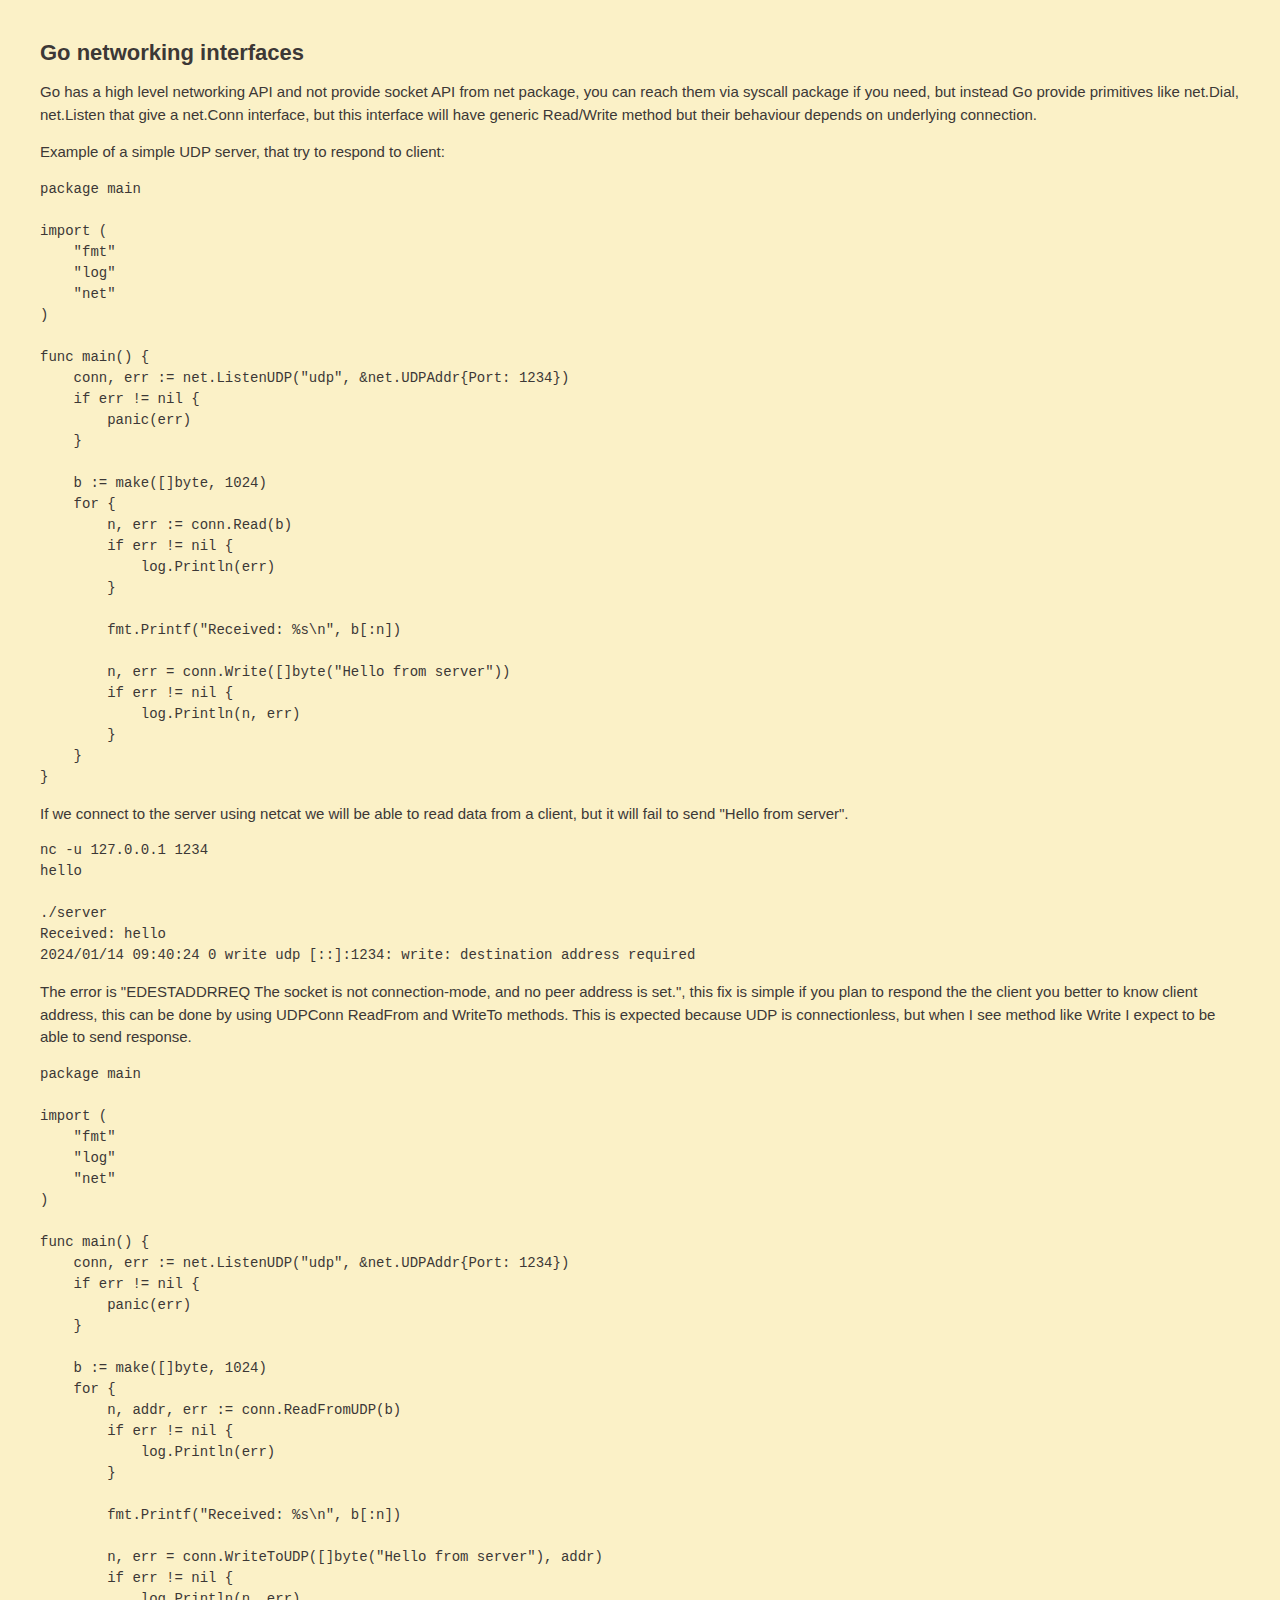
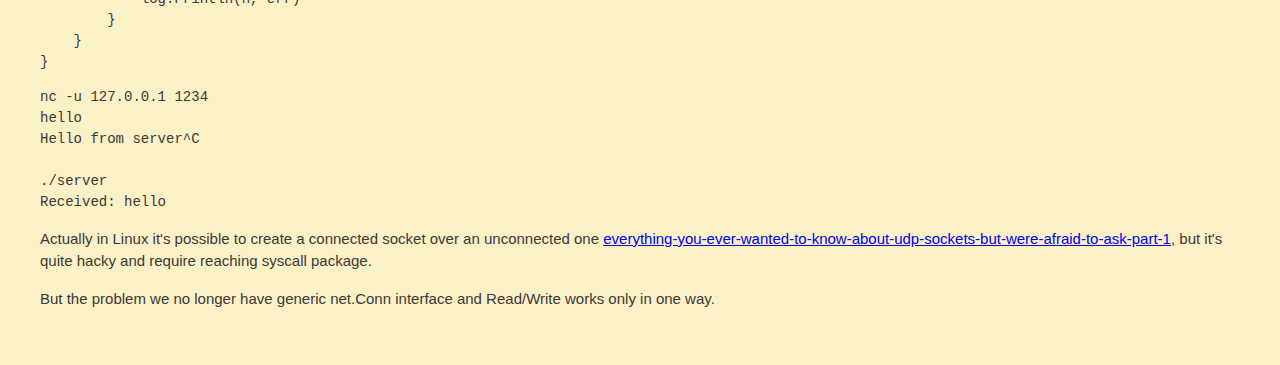
==== static/blog/net_listen.html @ 193d665d "localmode and even a silly post" ====
<!DOCTYPE html>
<html lang="en">

<head>
    <meta charset="UTF-8">
    <meta name="viewport" content="width=device-width, initial-scale=1.0">
    <title>Go networking interfaces</title>
    <link rel="stylesheet" href="../styles.css">
</head>

<body>
    <section class="blog">
        <h1>Go networking interfaces</h1>

        <p>Go has a high level networking API and not provide socket API from net package, you can reach them via
            syscall package if you need, but instead Go provide primitives like net.Dial, net.Listen that give a
            net.Conn interface, but this interface will have generic Read/Write method but their behaviour depends on
            underlying connection.

        <p>Example of a simple UDP server, that try to respond to client:

        <pre>
package main

import (
    "fmt"
    "log"
    "net"
)

func main() {
    conn, err := net.ListenUDP("udp", &net.UDPAddr{Port: 1234})
    if err != nil {
        panic(err)
    }

    b := make([]byte, 1024)
    for {
        n, err := conn.Read(b)
        if err != nil {
            log.Println(err)
        }

        fmt.Printf("Received: %s\n", b[:n])

        n, err = conn.Write([]byte("Hello from server"))
        if err != nil {
            log.Println(n, err)
        }
    }
}
</pre>

        <p> If we connect to the server using netcat we will be able to read data from a client, but it will fail to
            send "Hello from server".

        <pre>
nc -u 127.0.0.1 1234
hello

./server
Received: hello
2024/01/14 09:40:24 0 write udp [::]:1234: write: destination address required
</pre>

        <p> The error is "EDESTADDRREQ The socket is not connection-mode, and no peer address is set.", this fix is
            simple if you plan to respond the the client you better to know client address, this can be done by using
            UDPConn ReadFrom and WriteTo methods. This is expected because UDP is connectionless, but when I see method
            like Write I expect to be able to send response.

        <pre>
package main

import (
    "fmt"
    "log"
    "net"
)

func main() {
    conn, err := net.ListenUDP("udp", &net.UDPAddr{Port: 1234})
    if err != nil {
        panic(err)
    }

    b := make([]byte, 1024)
    for {
        n, addr, err := conn.ReadFromUDP(b)
        if err != nil {
            log.Println(err)
        }

        fmt.Printf("Received: %s\n", b[:n])

        n, err = conn.WriteToUDP([]byte("Hello from server"), addr)
        if err != nil {
            log.Println(n, err)
        }
    }
}
</pre>

        <pre>
nc -u 127.0.0.1 1234
hello
Hello from server^C

./server
Received: hello    
</pre>

        <p>Actually in Linux it's possible to create a connected socket over an unconnected one <a
                href="https://blog.cloudflare.com/everything-you-ever-wanted-to-know-about-udp-sockets-but-were-afraid-to-ask-part-1">everything-you-ever-wanted-to-know-about-udp-sockets-but-were-afraid-to-ask-part-1</a>,
            but it's quite hacky and require reaching syscall package.

        <p>But the problem we no longer have generic net.Conn interface and Read/Write works only in one way.

    </section>

</body>
---- static/styles.css ----
/* styles.css */

body {
    font-family: Arial, sans-serif;
    background-color: #fbf1c7;
    color: #3c3836;
    margin: 0;
    padding: 0;
}

header {
    background-color: #fabd2f;
    padding: 16px;
}

h1 {
    color: #3c3836;
    margin: 0;
    font-size: 22px;
}

.intro,
.projects,
.contact,
.blog {
    padding: 40px;
}

.intro {
    background-color: #feefcb;
}

.projects {
    background-color: #d5c4a1;
}

h2 {
    color: #3c3836;
    font-size: 20px;
    margin-top: 0;
}

p {
    font-size: 15px;
    line-height: 1.5;
}

pre {
    font-size: 14px;
    line-height: 1.5;
}

ul {
    list-style-type: disc;
    margin-left: 14px;
    font-size: 15px;
}
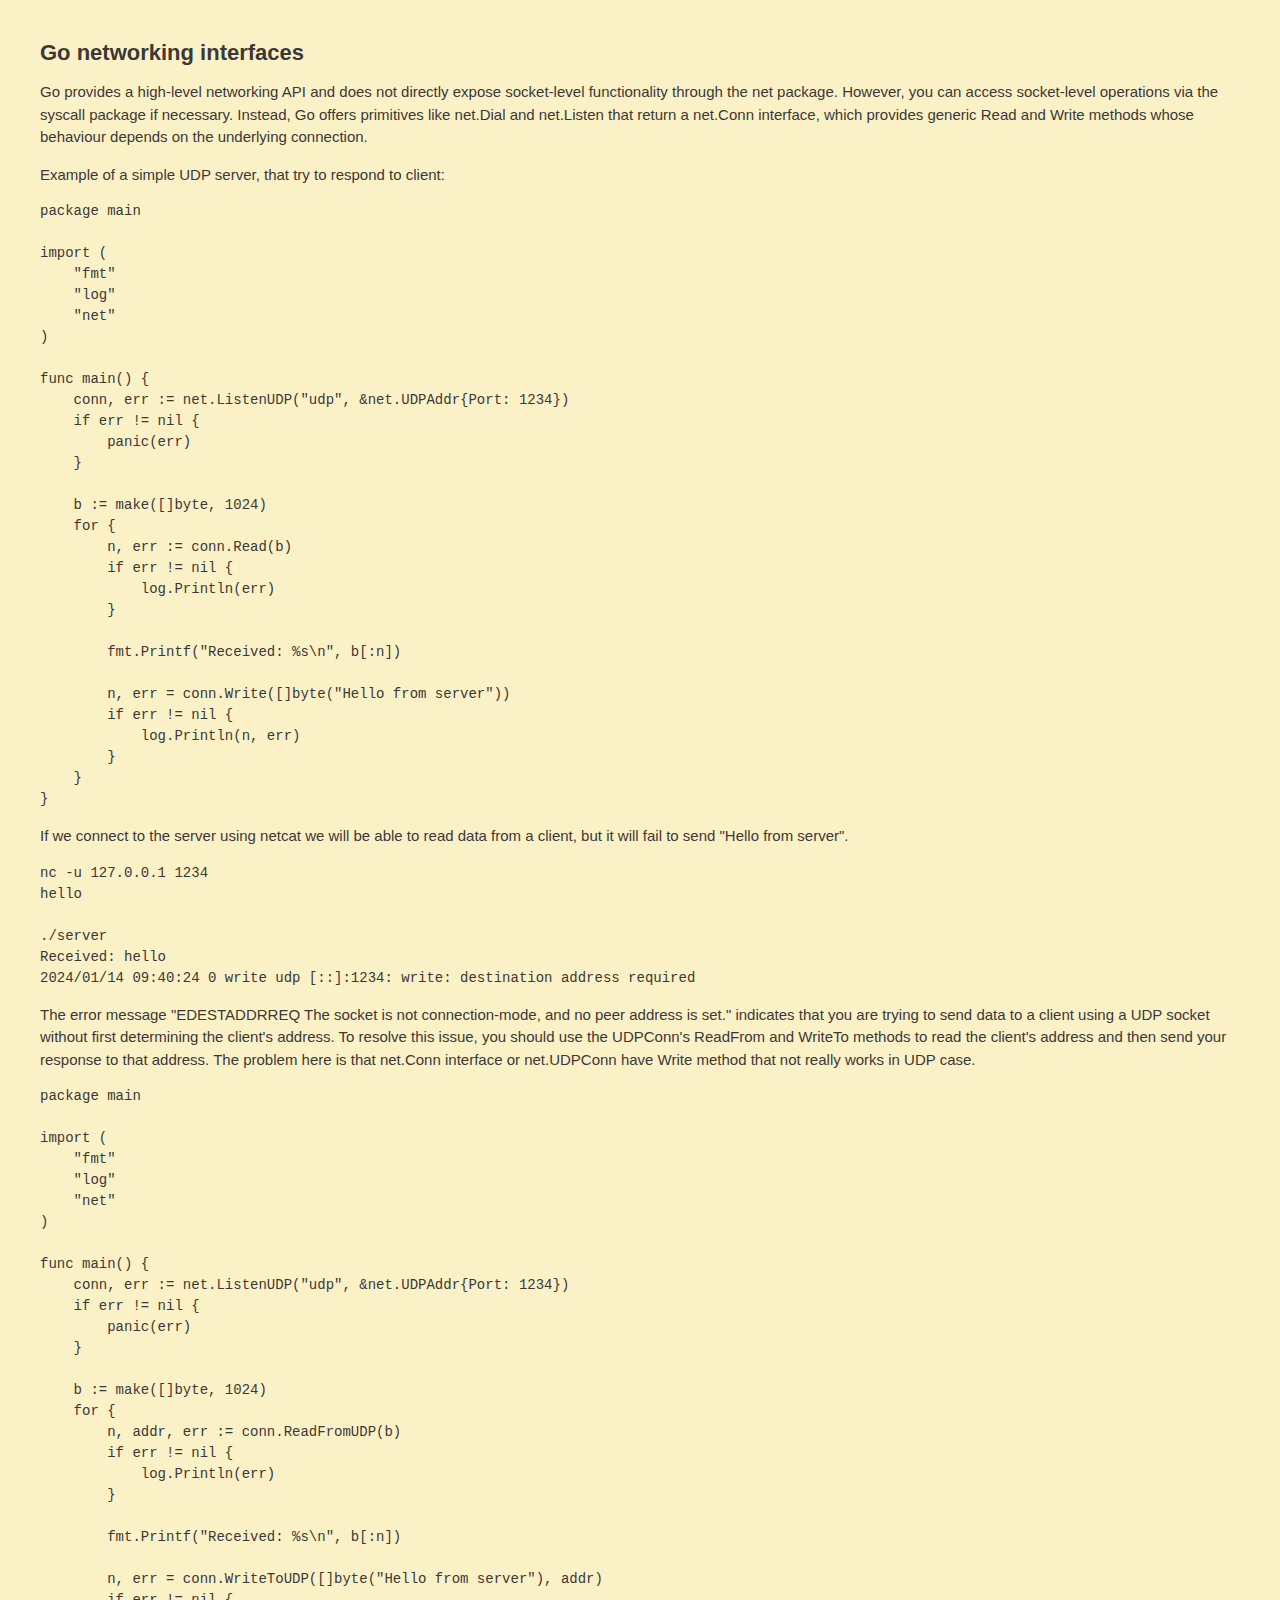
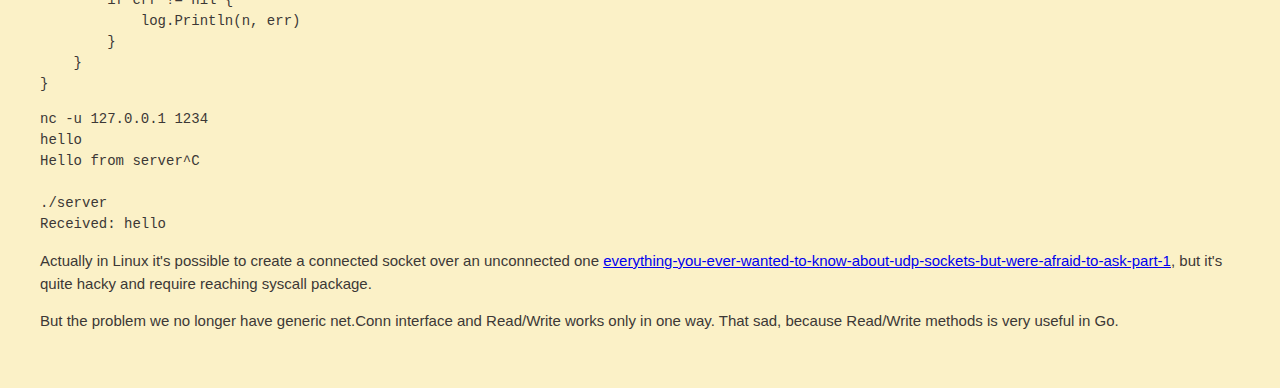
==== commit aba4758a: "net_listen update" ====
--- a/static/blog/net_listen.html
+++ b/static/blog/net_listen.html
@@ -12,10 +12,7 @@
     <section class="blog">
         <h1>Go networking interfaces</h1>
 
-        <p>Go has a high level networking API and not provide socket API from net package, you can reach them via
-            syscall package if you need, but instead Go provide primitives like net.Dial, net.Listen that give a
-            net.Conn interface, but this interface will have generic Read/Write method but their behaviour depends on
-            underlying connection.
+        <p> Go provides a high-level networking API and does not directly expose socket-level functionality through the net package. However, you can access socket-level operations via the syscall package if necessary. Instead, Go offers primitives like net.Dial and net.Listen that return a net.Conn interface, which provides generic Read and Write methods whose behaviour depends on the underlying connection.
 
         <p>Example of a simple UDP server, that try to respond to client:
 
@@ -63,10 +60,7 @@
 2024/01/14 09:40:24 0 write udp [::]:1234: write: destination address required
 </pre>
 
-        <p> The error is "EDESTADDRREQ The socket is not connection-mode, and no peer address is set.", this fix is
-            simple if you plan to respond the the client you better to know client address, this can be done by using
-            UDPConn ReadFrom and WriteTo methods. This is expected because UDP is connectionless, but when I see method
-            like Write I expect to be able to send response.
+        <p> The error message "EDESTADDRREQ The socket is not connection-mode, and no peer address is set." indicates that you are trying to send data to a client using a UDP socket without first determining the client's address. To resolve this issue, you should use the UDPConn's ReadFrom and WriteTo methods to read the client's address and then send your response to that address. The problem here is that net.Conn interface or net.UDPConn have Write method that not really works in UDP case. 
 
         <pre>
 package main
@@ -113,7 +107,7 @@
                 href="https://blog.cloudflare.com/everything-you-ever-wanted-to-know-about-udp-sockets-but-were-afraid-to-ask-part-1">everything-you-ever-wanted-to-know-about-udp-sockets-but-were-afraid-to-ask-part-1</a>,
             but it's quite hacky and require reaching syscall package.
 
-        <p>But the problem we no longer have generic net.Conn interface and Read/Write works only in one way.
+        <p>But the problem we no longer have generic net.Conn interface and Read/Write works only in one way. That sad, because Read/Write methods is very useful in Go.
 
     </section>
 
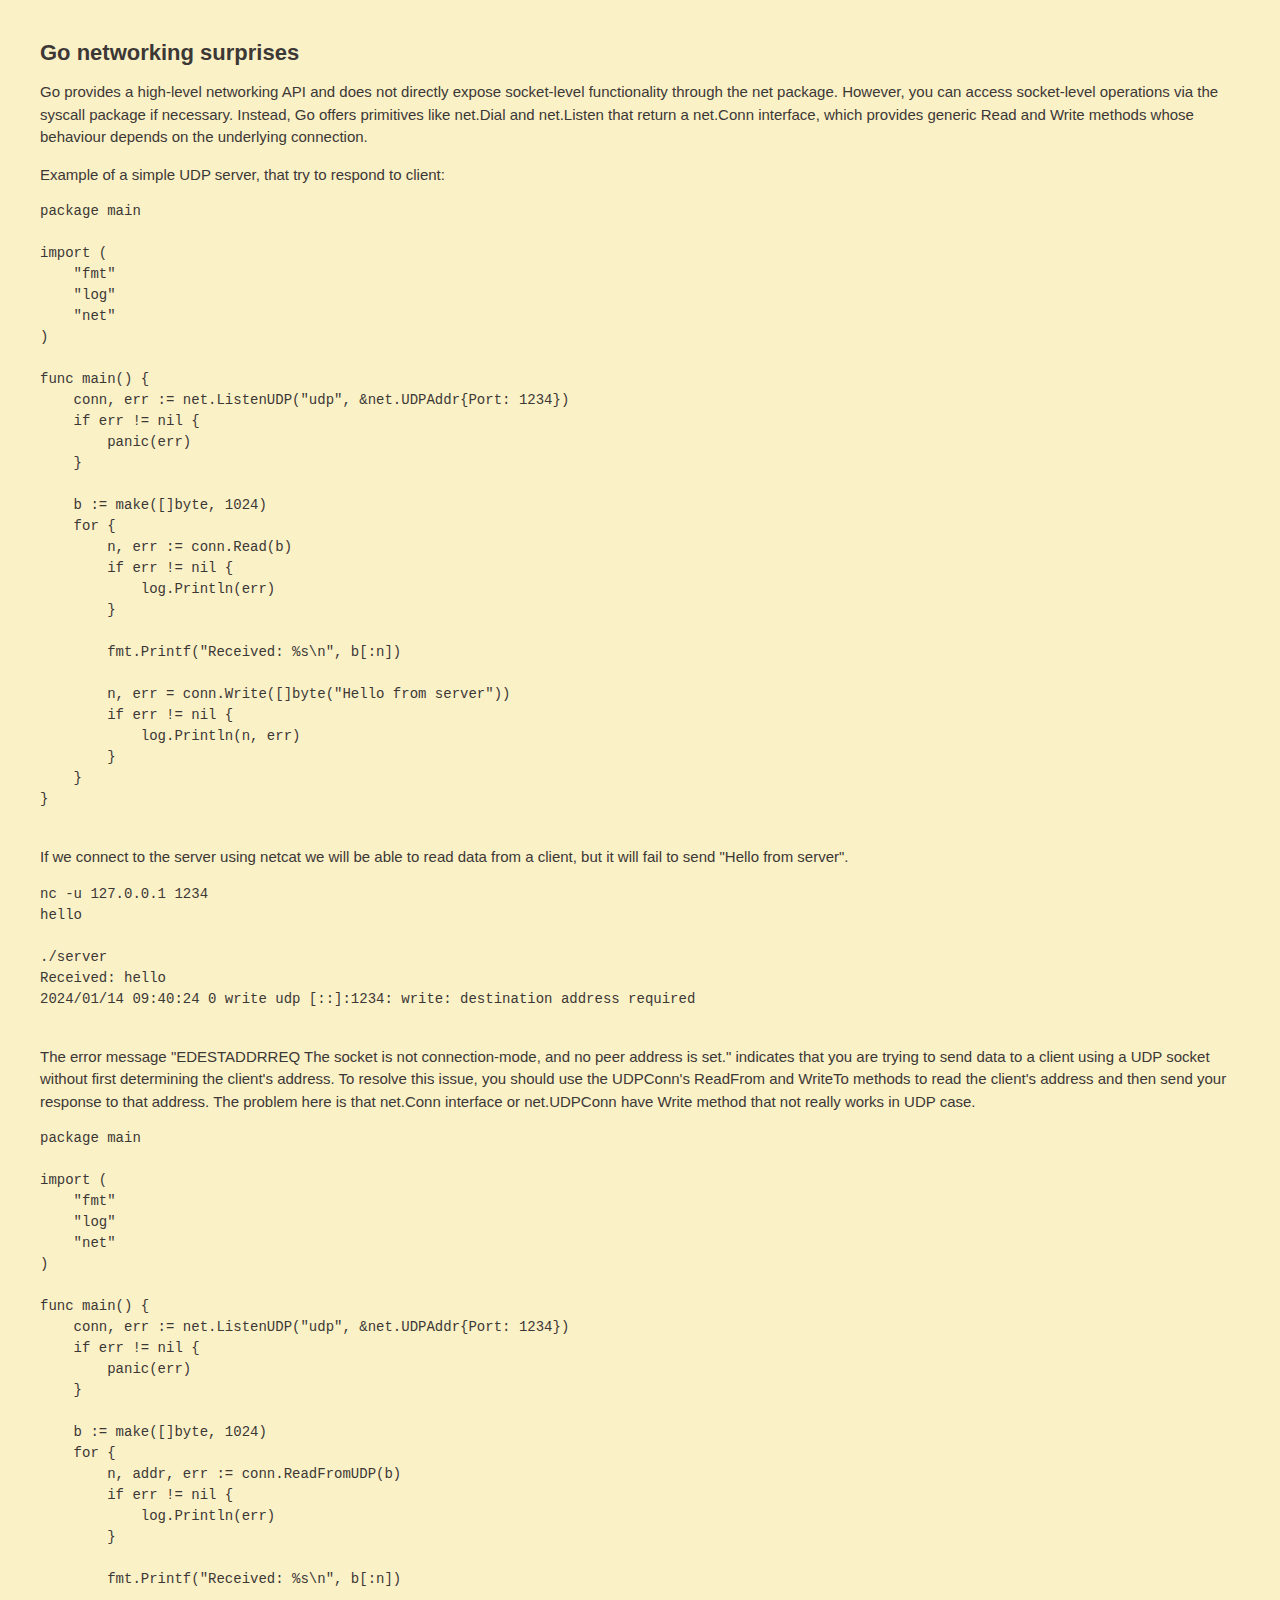
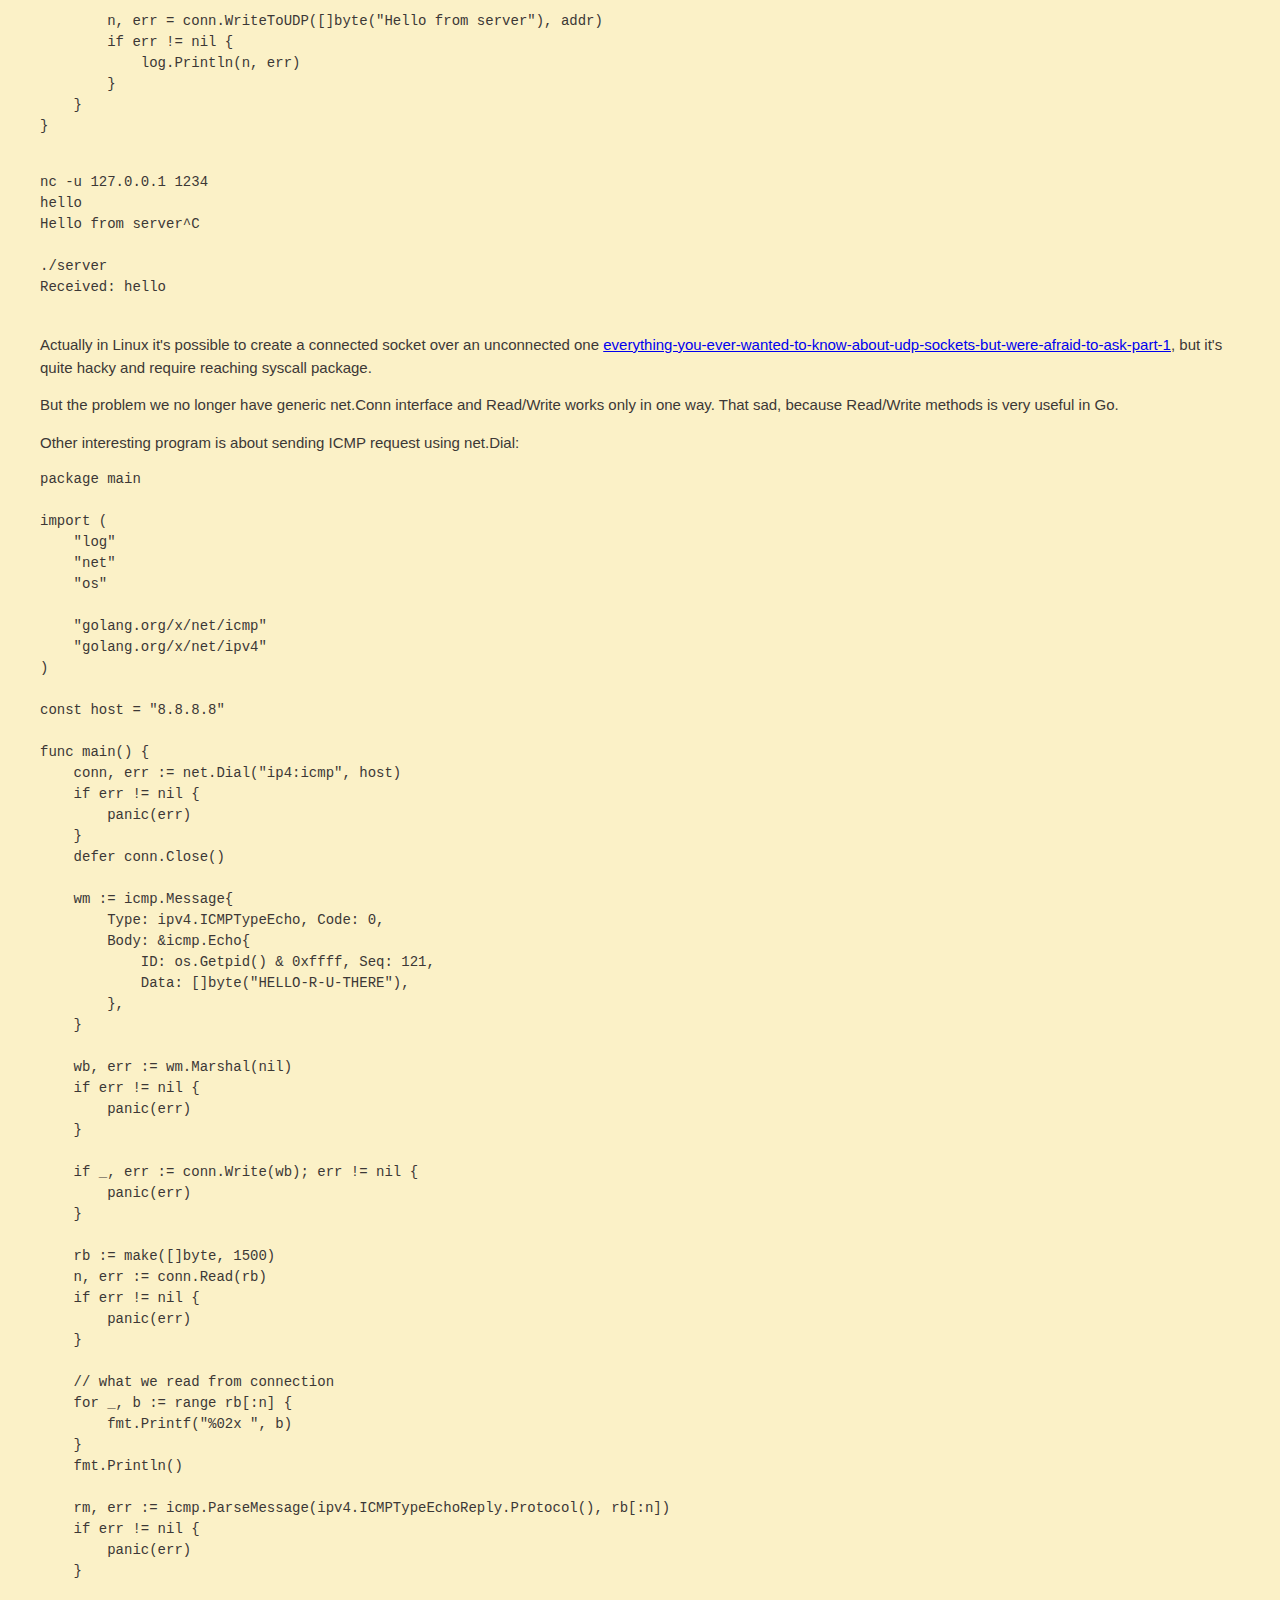
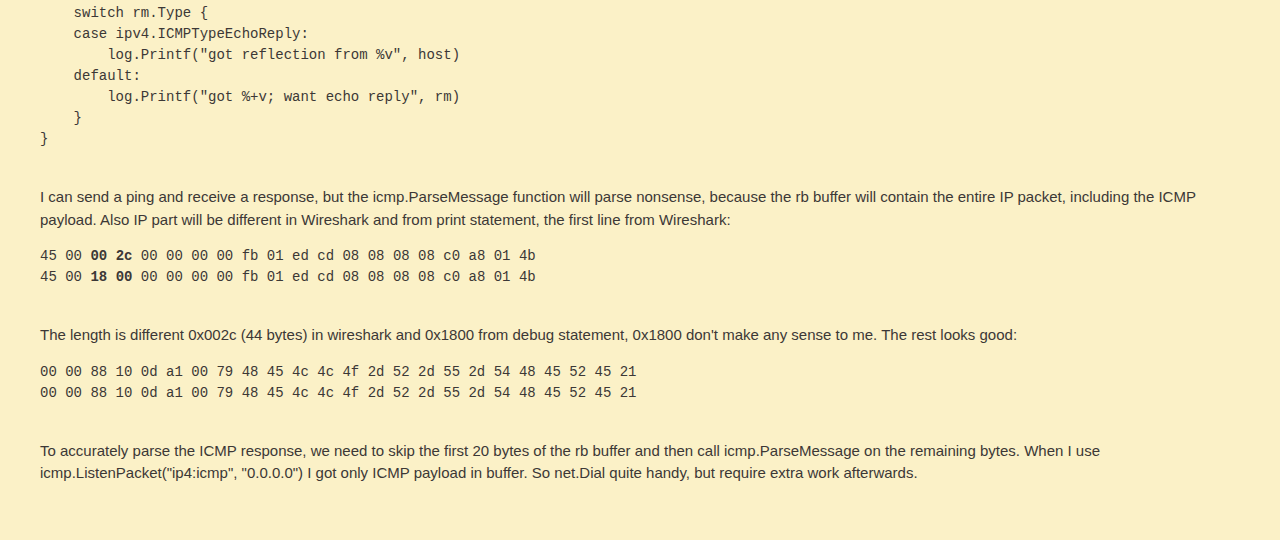
==== commit 9e33dbbf: "icmp part" ====
--- a/static/blog/net_listen.html
+++ b/static/blog/net_listen.html
@@ -4,13 +4,14 @@
 <head>
     <meta charset="UTF-8">
     <meta name="viewport" content="width=device-width, initial-scale=1.0">
-    <title>Go networking interfaces</title>
+    <title>Go networking surprises</title>
     <link rel="stylesheet" href="../styles.css">
+    <link rel="icon" href="data:,">
 </head>
 
 <body>
     <section class="blog">
-        <h1>Go networking interfaces</h1>
+        <h1>Go networking surprises</h1>
 
         <p> Go provides a high-level networking API and does not directly expose socket-level functionality through the net package. However, you can access socket-level operations via the syscall package if necessary. Instead, Go offers primitives like net.Dial and net.Listen that return a net.Conn interface, which provides generic Read and Write methods whose behaviour depends on the underlying connection.
 
@@ -46,7 +47,7 @@
         }
     }
 }
-</pre>
+    </pre>
 
         <p> If we connect to the server using netcat we will be able to read data from a client, but it will fail to
             send "Hello from server".
@@ -58,7 +59,7 @@
 ./server
 Received: hello
 2024/01/14 09:40:24 0 write udp [::]:1234: write: destination address required
-</pre>
+        </pre>
 
         <p> The error message "EDESTADDRREQ The socket is not connection-mode, and no peer address is set." indicates that you are trying to send data to a client using a UDP socket without first determining the client's address. To resolve this issue, you should use the UDPConn's ReadFrom and WriteTo methods to read the client's address and then send your response to that address. The problem here is that net.Conn interface or net.UDPConn have Write method that not really works in UDP case. 
 
@@ -92,7 +93,7 @@
         }
     }
 }
-</pre>
+        </pre>
 
         <pre>
 nc -u 127.0.0.1 1234
@@ -101,7 +102,7 @@
 
 ./server
 Received: hello    
-</pre>
+        </pre>
 
         <p>Actually in Linux it's possible to create a connected socket over an unconnected one <a
                 href="https://blog.cloudflare.com/everything-you-ever-wanted-to-know-about-udp-sockets-but-were-afraid-to-ask-part-1">everything-you-ever-wanted-to-know-about-udp-sockets-but-were-afraid-to-ask-part-1</a>,
@@ -109,6 +110,81 @@
 
         <p>But the problem we no longer have generic net.Conn interface and Read/Write works only in one way. That sad, because Read/Write methods is very useful in Go.
 
+        <p>Other interesting program is about sending ICMP request using net.Dial:
+
+        <pre>
+package main
+
+import (
+    "log"
+    "net"
+    "os"
+
+    "golang.org/x/net/icmp"
+    "golang.org/x/net/ipv4"
+)
+
+const host = "8.8.8.8"
+
+func main() {
+    conn, err := net.Dial("ip4:icmp", host)
+    if err != nil {
+        panic(err)
+    }
+    defer conn.Close()
+
+    wm := icmp.Message{
+        Type: ipv4.ICMPTypeEcho, Code: 0,
+        Body: &icmp.Echo{
+            ID: os.Getpid() & 0xffff, Seq: 121,
+            Data: []byte("HELLO-R-U-THERE"),
+        },
+    }
+
+    wb, err := wm.Marshal(nil)
+    if err != nil {
+        panic(err)
+    }
+
+    if _, err := conn.Write(wb); err != nil {
+        panic(err)
+    }
+
+    rb := make([]byte, 1500)
+    n, err := conn.Read(rb)
+    if err != nil {
+        panic(err)
+    }
+
+    // what we read from connection
+    for _, b := range rb[:n] {
+        fmt.Printf("%02x ", b)
+    }
+    fmt.Println()
+
+    rm, err := icmp.ParseMessage(ipv4.ICMPTypeEchoReply.Protocol(), rb[:n])
+    if err != nil {
+        panic(err)
+    }
+
+    switch rm.Type {
+    case ipv4.ICMPTypeEchoReply:
+        log.Printf("got reflection from %v", host)
+    default:
+        log.Printf("got %+v; want echo reply", rm)
+    }
+}
+        </pre>
+        <p>I can send a ping and receive a response, but the icmp.ParseMessage function will parse nonsense, because the rb buffer will contain the entire IP packet, including the ICMP payload. Also IP part will be different in Wireshark and from print statement, the first line from Wireshark: 
+        <pre>
+45 00 <b>00 2c</b> 00 00 00 00 fb 01 ed cd 08 08 08 08 c0 a8 01 4b
+45 00 <b>18 00</b> 00 00 00 00 fb 01 ed cd 08 08 08 08 c0 a8 01 4b
+        </pre>
+        <p>The length is different 0x002c (44 bytes) in wireshark and 0x1800 from debug statement, 0x1800 don't make any sense to me. The rest looks good:
+        <pre>
+00 00 88 10 0d a1 00 79 48 45 4c 4c 4f 2d 52 2d 55 2d 54 48 45 52 45 21
+00 00 88 10 0d a1 00 79 48 45 4c 4c 4f 2d 52 2d 55 2d 54 48 45 52 45 21
+        </pre>
+        <p>To accurately parse the ICMP response, we need to skip the first 20 bytes of the rb buffer and then call icmp.ParseMessage on the remaining bytes. When I use icmp.ListenPacket("ip4:icmp", "0.0.0.0") I got only ICMP payload in buffer. So net.Dial quite handy, but require extra work afterwards.
     </section>
-
 </body>